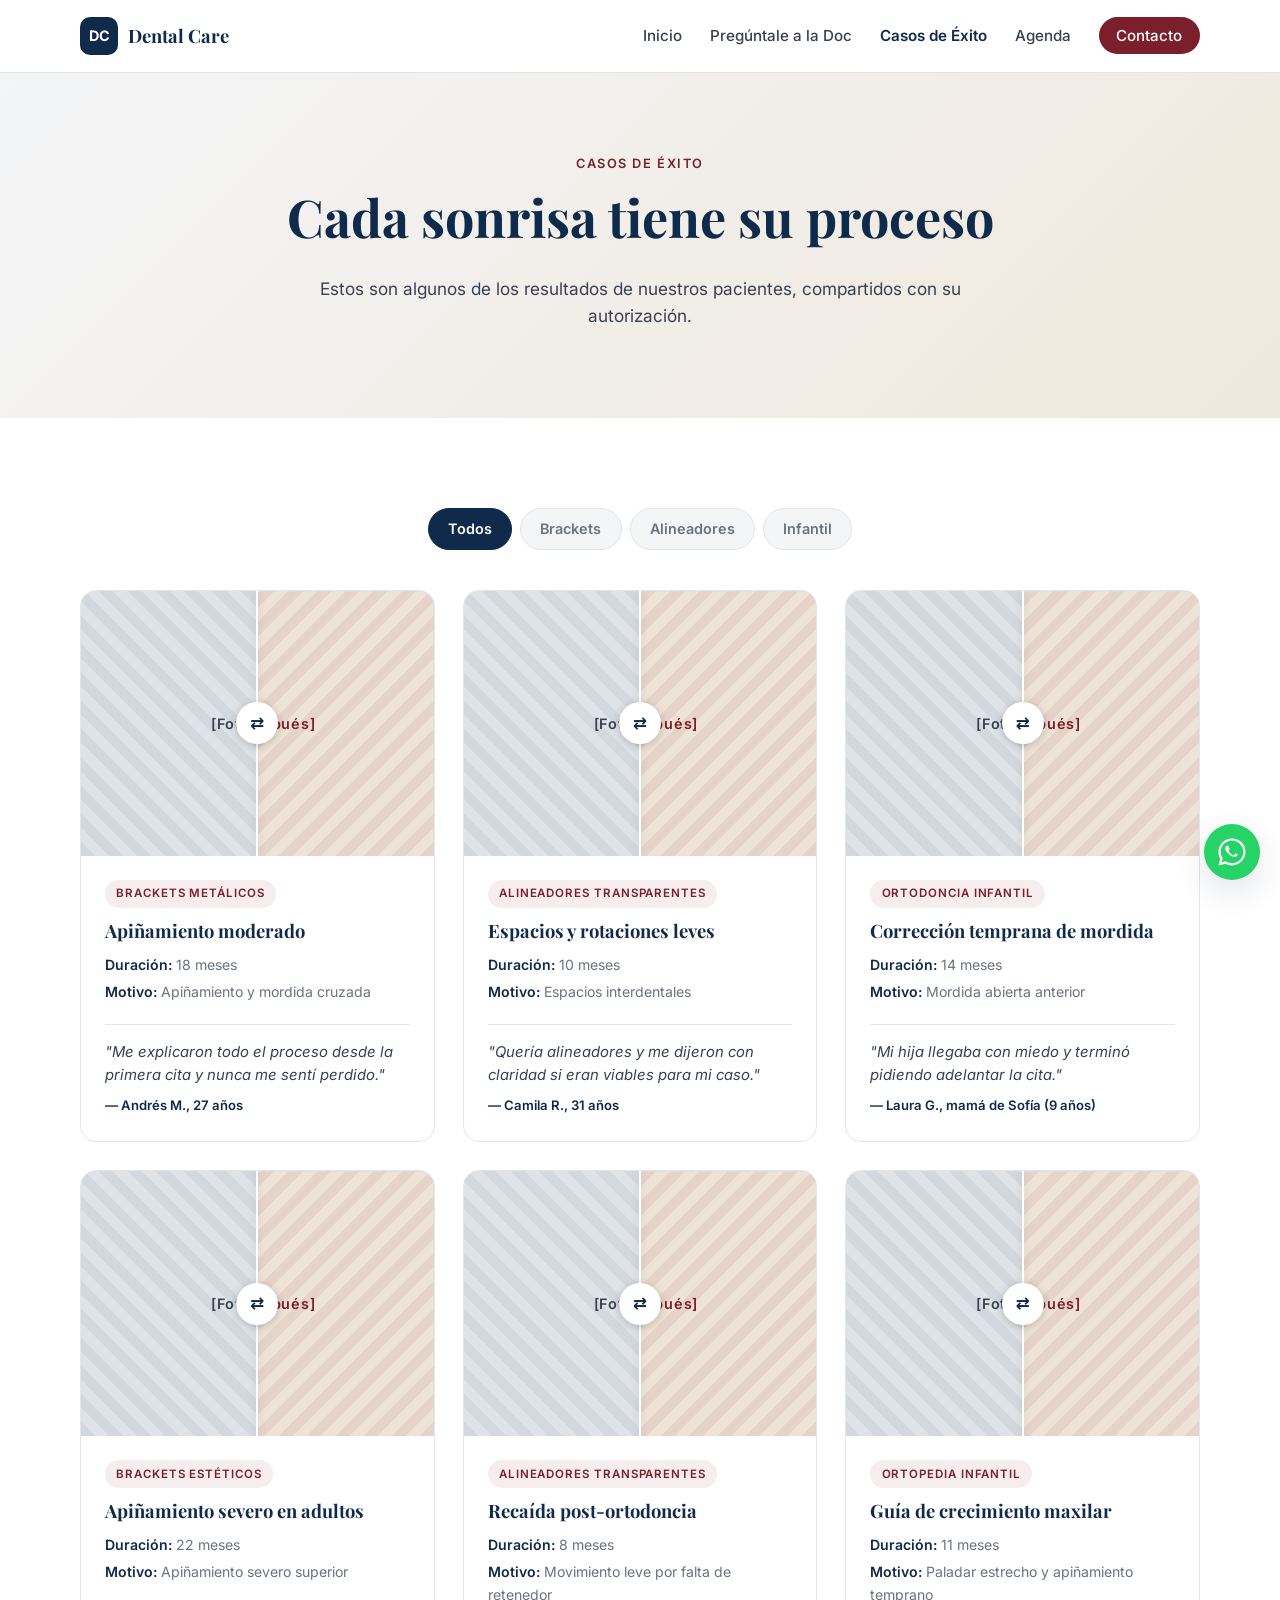
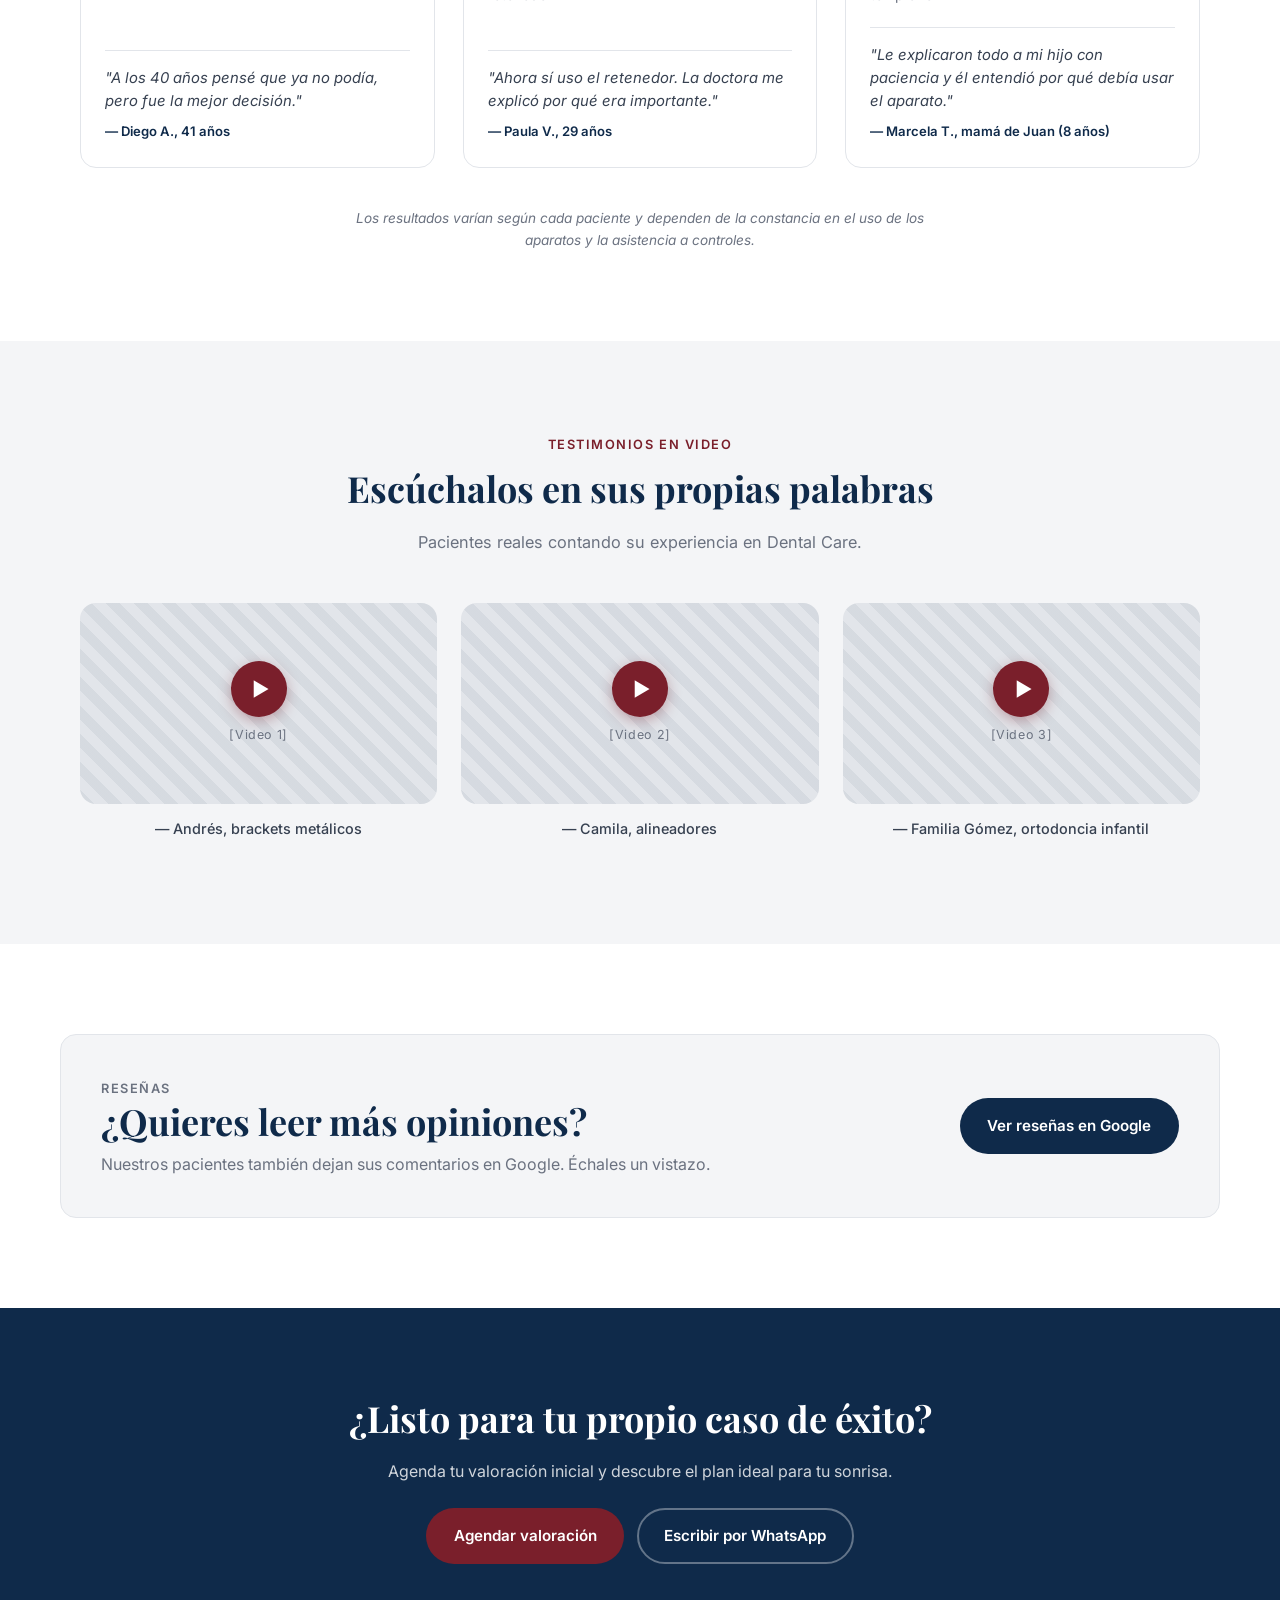
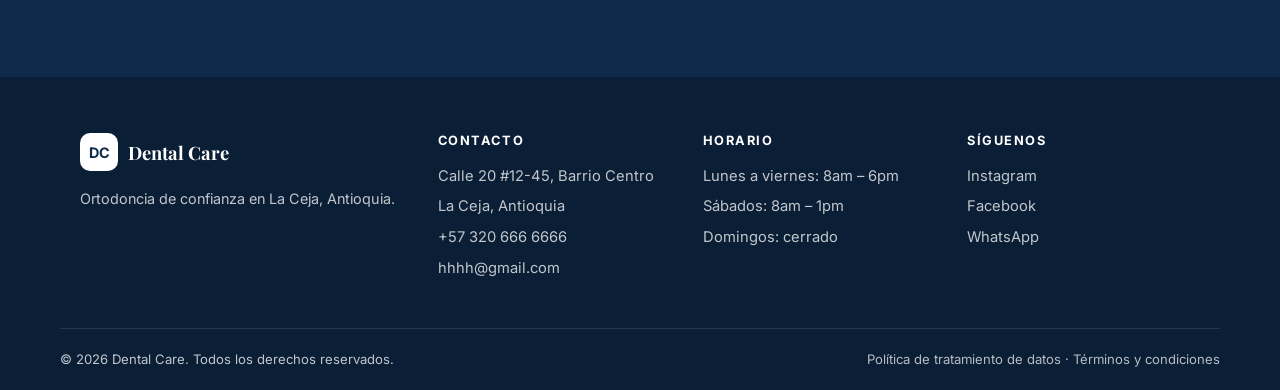
==== casos.html @ 3c975a6f "Add files via upload" ====
<!DOCTYPE html>
<html lang="es">
<head>
  <meta charset="UTF-8" />
  <meta name="viewport" content="width=device-width, initial-scale=1.0" />
  <title>Casos de Éxito | Dental Care</title>
  <meta name="description" content="Resultados reales de pacientes de Dental Care en La Ceja. Brackets, alineadores y ortodoncia infantil — compartidos con autorización." />
  <link rel="preconnect" href="https://fonts.googleapis.com" />
  <link rel="preconnect" href="https://fonts.gstatic.com" crossorigin />
  <link href="https://fonts.googleapis.com/css2?family=Inter:wght@400;500;600;700&family=Playfair+Display:ital,wght@0,600;0,700;1,600&display=swap" rel="stylesheet" />
  <link rel="stylesheet" href="styles.css" />
</head>
<body>

  <!-- ============ HEADER ============ -->
  <header class="site-header">
    <div class="container header-inner">
      <a href="index.html" class="logo" aria-label="Dental Care - Inicio">
        <span class="logo-mark">DC</span>
        <span class="logo-text">Dental Care</span>
      </a>

      <button class="nav-toggle" aria-label="Abrir menú" aria-expanded="false" aria-controls="main-nav">
        <span></span><span></span><span></span>
      </button>

      <nav id="main-nav" class="main-nav" aria-label="Navegación principal">
        <ul>
          <li><a href="index.html">Inicio</a></li>
          <li><a href="FAQ.html">Pregúntale a la Doc</a></li>
          <li><a href="casos.html" class="active">Casos de Éxito</a></li>
          <li><a href="agenda.html">Agenda</a></li>
          <li><a href="index.html#contacto" class="nav-cta">Contacto</a></li>
        </ul>
      </nav>
    </div>
  </header>

  <!-- ============ PAGE HERO ============ -->
  <section class="page-hero">
    <div class="container page-hero-inner">
      <p class="eyebrow">Casos de Éxito</p>
      <h1>Cada sonrisa tiene su proceso</h1>
      <p class="page-hero-sub">
        Estos son algunos de los resultados de nuestros pacientes,
        compartidos con su autorización.
      </p>
    </div>
  </section>

  <!-- ============ FILTER + CASES GRID ============ -->
  <section class="section cases-section">
    <div class="container">

      <div class="filter-bar" role="group" aria-label="Filtrar casos por tratamiento">
        <button class="filter-btn active" data-filter="all">Todos</button>
        <button class="filter-btn" data-filter="brackets">Brackets</button>
        <button class="filter-btn" data-filter="alineadores">Alineadores</button>
        <button class="filter-btn" data-filter="infantil">Infantil</button>
      </div>

      <div class="cases-grid">

        <!-- Case 1 -->
        <article class="case-card" data-treatment="brackets">
          <div class="case-slider">
            <div class="case-before"><span>[Foto antes]</span></div>
            <div class="case-after"><span>[Foto después]</span></div>
            <div class="case-handle" aria-hidden="true"></div>
            <input type="range" class="case-range" min="0" max="100" value="50" aria-label="Comparar antes y después">
          </div>
          <div class="case-info">
            <span class="case-tag">Brackets metálicos</span>
            <h3>Apiñamiento moderado</h3>
            <ul class="case-meta">
              <li><strong>Duración:</strong> 18 meses</li>
              <li><strong>Motivo:</strong> Apiñamiento y mordida cruzada</li>
            </ul>
            <blockquote class="case-quote">
              "Me explicaron todo el proceso desde la primera cita y nunca me sentí perdido."
              <footer>— Andrés M., 27 años</footer>
            </blockquote>
          </div>
        </article>

        <!-- Case 2 -->
        <article class="case-card" data-treatment="alineadores">
          <div class="case-slider">
            <div class="case-before"><span>[Foto antes]</span></div>
            <div class="case-after"><span>[Foto después]</span></div>
            <div class="case-handle" aria-hidden="true"></div>
            <input type="range" class="case-range" min="0" max="100" value="50" aria-label="Comparar antes y después">
          </div>
          <div class="case-info">
            <span class="case-tag">Alineadores transparentes</span>
            <h3>Espacios y rotaciones leves</h3>
            <ul class="case-meta">
              <li><strong>Duración:</strong> 10 meses</li>
              <li><strong>Motivo:</strong> Espacios interdentales</li>
            </ul>
            <blockquote class="case-quote">
              "Quería alineadores y me dijeron con claridad si eran viables para mi caso."
              <footer>— Camila R., 31 años</footer>
            </blockquote>
          </div>
        </article>

        <!-- Case 3 -->
        <article class="case-card" data-treatment="infantil">
          <div class="case-slider">
            <div class="case-before"><span>[Foto antes]</span></div>
            <div class="case-after"><span>[Foto después]</span></div>
            <div class="case-handle" aria-hidden="true"></div>
            <input type="range" class="case-range" min="0" max="100" value="50" aria-label="Comparar antes y después">
          </div>
          <div class="case-info">
            <span class="case-tag">Ortodoncia infantil</span>
            <h3>Corrección temprana de mordida</h3>
            <ul class="case-meta">
              <li><strong>Duración:</strong> 14 meses</li>
              <li><strong>Motivo:</strong> Mordida abierta anterior</li>
            </ul>
            <blockquote class="case-quote">
              "Mi hija llegaba con miedo y terminó pidiendo adelantar la cita."
              <footer>— Laura G., mamá de Sofía (9 años)</footer>
            </blockquote>
          </div>
        </article>

        <!-- Case 4 -->
        <article class="case-card" data-treatment="brackets">
          <div class="case-slider">
            <div class="case-before"><span>[Foto antes]</span></div>
            <div class="case-after"><span>[Foto después]</span></div>
            <div class="case-handle" aria-hidden="true"></div>
            <input type="range" class="case-range" min="0" max="100" value="50" aria-label="Comparar antes y después">
          </div>
          <div class="case-info">
            <span class="case-tag">Brackets estéticos</span>
            <h3>Apiñamiento severo en adultos</h3>
            <ul class="case-meta">
              <li><strong>Duración:</strong> 22 meses</li>
              <li><strong>Motivo:</strong> Apiñamiento severo superior</li>
            </ul>
            <blockquote class="case-quote">
              "A los 40 años pensé que ya no podía, pero fue la mejor decisión."
              <footer>— Diego A., 41 años</footer>
            </blockquote>
          </div>
        </article>

        <!-- Case 5 -->
        <article class="case-card" data-treatment="alineadores">
          <div class="case-slider">
            <div class="case-before"><span>[Foto antes]</span></div>
            <div class="case-after"><span>[Foto después]</span></div>
            <div class="case-handle" aria-hidden="true"></div>
            <input type="range" class="case-range" min="0" max="100" value="50" aria-label="Comparar antes y después">
          </div>
          <div class="case-info">
            <span class="case-tag">Alineadores transparentes</span>
            <h3>Recaída post-ortodoncia</h3>
            <ul class="case-meta">
              <li><strong>Duración:</strong> 8 meses</li>
              <li><strong>Motivo:</strong> Movimiento leve por falta de retenedor</li>
            </ul>
            <blockquote class="case-quote">
              "Ahora sí uso el retenedor. La doctora me explicó por qué era importante."
              <footer>— Paula V., 29 años</footer>
            </blockquote>
          </div>
        </article>

        <!-- Case 6 -->
        <article class="case-card" data-treatment="infantil">
          <div class="case-slider">
            <div class="case-before"><span>[Foto antes]</span></div>
            <div class="case-after"><span>[Foto después]</span></div>
            <div class="case-handle" aria-hidden="true"></div>
            <input type="range" class="case-range" min="0" max="100" value="50" aria-label="Comparar antes y después">
          </div>
          <div class="case-info">
            <span class="case-tag">Ortopedia infantil</span>
            <h3>Guía de crecimiento maxilar</h3>
            <ul class="case-meta">
              <li><strong>Duración:</strong> 11 meses</li>
              <li><strong>Motivo:</strong> Paladar estrecho y apiñamiento temprano</li>
            </ul>
            <blockquote class="case-quote">
              "Le explicaron todo a mi hijo con paciencia y él entendió por qué debía usar el aparato."
              <footer>— Marcela T., mamá de Juan (8 años)</footer>
            </blockquote>
          </div>
        </article>

      </div>

      <p class="cases-disclaimer">
        Los resultados varían según cada paciente y dependen de la constancia en
        el uso de los aparatos y la asistencia a controles.
      </p>

    </div>
  </section>

  <!-- ============ VIDEO TESTIMONIALS ============ -->
  <section class="section videos-section">
    <div class="container">
      <header class="section-head">
        <p class="eyebrow">Testimonios en video</p>
        <h2>Escúchalos en sus propias palabras</h2>
        <p class="section-sub">Pacientes reales contando su experiencia en Dental Care.</p>
      </header>

      <div class="videos-grid">
        <div class="video-card">
          <div class="video-placeholder">
            <span class="play-btn" aria-hidden="true">▶</span>
            <small>[Video 1]</small>
          </div>
          <p class="video-caption">— Andrés, brackets metálicos</p>
        </div>
        <div class="video-card">
          <div class="video-placeholder">
            <span class="play-btn" aria-hidden="true">▶</span>
            <small>[Video 2]</small>
          </div>
          <p class="video-caption">— Camila, alineadores</p>
        </div>
        <div class="video-card">
          <div class="video-placeholder">
            <span class="play-btn" aria-hidden="true">▶</span>
            <small>[Video 3]</small>
          </div>
          <p class="video-caption">— Familia Gómez, ortodoncia infantil</p>
        </div>
      </div>
    </div>
  </section>

  <!-- ============ GOOGLE REVIEWS CTA ============ -->
  <section class="section reviews-cta">
    <div class="container reviews-cta-inner">
      <div>
        <p class="eyebrow">Reseñas</p>
        <h2>¿Quieres leer más opiniones?</h2>
        <p>Nuestros pacientes también dejan sus comentarios en Google. Échales un vistazo.</p>
      </div>
      <a href="[LINK_GOOGLE_REVIEWS]" class="btn btn-primary" target="_blank" rel="noopener">
        Ver reseñas en Google
      </a>
    </div>
  </section>

  <!-- ============ FINAL CTA ============ -->
  <section class="section final-cta">
    <div class="container final-cta-text center">
      <h2>¿Listo para tu propio caso de éxito?</h2>
      <p>Agenda tu valoración inicial y descubre el plan ideal para tu sonrisa.</p>
      <div class="hero-actions" style="justify-content:center">
        <a href="agenda.html" class="btn btn-vinotinto">Agendar valoración</a>
        <a href="https://wa.me/573206666666?text=Hola%2C%20vi%20los%20casos%20de%20%C3%A9xito%20y%20quiero%20agendar%20una%20valoraci%C3%B3n." class="btn btn-ghost btn-ghost-light" target="_blank" rel="noopener">Escribir por WhatsApp</a>
      </div>
    </div>
  </section>

  <!-- ============ FOOTER ============ -->
  <footer class="site-footer">
    <div class="container footer-grid">
      <div>
        <a href="index.html" class="logo logo-light">
          <span class="logo-mark">DC</span>
          <span class="logo-text">Dental Care</span>
        </a>
        <p class="footer-desc">Ortodoncia de confianza en La Ceja, Antioquia.</p>
      </div>

      <div>
        <h4>Contacto</h4>
        <ul class="footer-list">
          <li>Calle 20 #12-45, Barrio Centro</li>
          <li>La Ceja, Antioquia</li>
          <li><a href="tel:+573206666666">+57 320 666 6666</a></li>
          <li><a href="mailto:hhhh@gmail.com">hhhh@gmail.com</a></li>
        </ul>
      </div>

      <div>
        <h4>Horario</h4>
        <ul class="footer-list">
          <li>Lunes a viernes: 8am – 6pm</li>
          <li>Sábados: 8am – 1pm</li>
          <li>Domingos: cerrado</li>
        </ul>
      </div>

      <div>
        <h4>Síguenos</h4>
        <ul class="footer-list">
          <li><a href="https://instagram.com/dentalcare.laceja" target="_blank" rel="noopener">Instagram</a></li>
          <li><a href="https://facebook.com/dentalcare.laceja" target="_blank" rel="noopener">Facebook</a></li>
          <li><a href="https://wa.me/573206666666" target="_blank" rel="noopener">WhatsApp</a></li>
        </ul>
      </div>
    </div>

    <div class="container footer-bottom">
      <p>© <span id="year"></span> Dental Care. Todos los derechos reservados.</p>
      <p>
        <a href="privacidad.html">Política de tratamiento de datos</a> ·
        <a href="terminos.html">Términos y condiciones</a>
      </p>
    </div>
  </footer>

  <!-- ============ WHATSAPP FLOAT ============ -->
  <a href="https://wa.me/573206666666?text=Hola%2C%20vi%20los%20casos%20de%20%C3%A9xito%20y%20quiero%20agendar%20una%20valoraci%C3%B3n."
     class="whatsapp-float" aria-label="Escríbenos por WhatsApp" target="_blank" rel="noopener">
    <svg viewBox="0 0 32 32" width="28" height="28" aria-hidden="true">
      <path fill="currentColor" d="M16 .5C7.4.5.5 7.4.5 16c0 2.8.7 5.4 2 7.7L.5 31.5l8-2.1c2.2 1.2 4.8 1.9 7.5 1.9 8.6 0 15.5-6.9 15.5-15.5S24.6.5 16 .5zm0 28.2c-2.4 0-4.7-.6-6.7-1.8l-.5-.3-4.7 1.2 1.3-4.6-.3-.5c-1.3-2.1-2-4.5-2-7 0-7.1 5.8-12.9 12.9-12.9S29 8.9 29 16s-5.8 12.7-13 12.7zm7.1-9.5c-.4-.2-2.3-1.1-2.6-1.3-.4-.1-.6-.2-.9.2-.3.4-1 1.3-1.2 1.5-.2.2-.4.3-.8.1-.4-.2-1.7-.6-3.2-2-1.2-1-2-2.3-2.2-2.7-.2-.4 0-.6.2-.8.2-.2.4-.4.5-.7.2-.2.2-.4.3-.6.1-.2 0-.4 0-.6-.1-.2-.9-2.1-1.2-2.9-.3-.7-.6-.6-.9-.6h-.7c-.2 0-.6.1-.9.4-.3.4-1.2 1.2-1.2 2.8 0 1.7 1.2 3.3 1.4 3.5.2.2 2.4 3.7 5.9 5.1.8.4 1.5.6 2 .7.8.3 1.6.2 2.2.1.7-.1 2.3-.9 2.6-1.8.3-.9.3-1.7.2-1.8-.1-.2-.4-.2-.8-.4z"/>
    </svg>
  </a>

  <script src="script.js" defer></script>
</body>
</html>
---- styles.css ----
/* ============================================================
   DENTAL CARE — styles.css
   Palette:
   --blue:      #0F2A4A   (primary)
   --blue-dark: #0A1E36
   --gray-50:   #F4F5F7
   --gray-200:  #E2E5EA
   --gray-500:  #6B7280
   --beige:     #EFE8DC
   --vinotinto: #7A1F2B
   ============================================================ */

:root {
  --blue: #0F2A4A;
  --blue-dark: #0A1E36;
  --white: #FFFFFF;
  --gray-50: #F4F5F7;
  --gray-200: #E2E5EA;
  --gray-500: #6B7280;
  --gray-700: #374151;
  --beige: #EFE8DC;
  --vinotinto: #7A1F2B;
  --vinotinto-dark: #611521;

  --font-sans: 'Inter', system-ui, -apple-system, sans-serif;
  --font-display: 'Playfair Display', Georgia, serif;

  --radius: 10px;
  --radius-lg: 16px;
  --shadow-sm: 0 1px 3px rgba(15, 42, 74, .06), 0 1px 2px rgba(15, 42, 74, .04);
  --shadow-md: 0 4px 16px rgba(15, 42, 74, .08);
  --shadow-lg: 0 12px 32px rgba(15, 42, 74, .12);

  --container: 1160px;
  --transition: .2s ease;
}

/* ---------- RESET ---------- */
*, *::before, *::after { box-sizing: border-box; }
html { scroll-behavior: smooth; }
body {
  margin: 0;
  font-family: var(--font-sans);
  font-size: 16px;
  line-height: 1.6;
  color: var(--gray-700);
  background: var(--white);
  -webkit-font-smoothing: antialiased;
}
img { max-width: 100%; display: block; }
a { color: var(--blue); text-decoration: none; transition: color var(--transition); }
a:hover { color: var(--vinotinto); }
ul { padding-left: 1.1em; }
button { font: inherit; cursor: pointer; border: 0; background: none; }

h1, h2, h3, h4 {
  font-family: var(--font-display);
  color: var(--blue);
  line-height: 1.2;
  margin: 0 0 .5em;
  font-weight: 700;
}
h1 { font-size: clamp(2rem, 4vw + 1rem, 3.25rem); }
h2 { font-size: clamp(1.5rem, 2vw + 1rem, 2.25rem); }
h3 { font-size: 1.15rem; }
p { margin: 0 0 1em; }

.container {
  max-width: var(--container);
  margin: 0 auto;
  padding: 0 1.25rem;
}
.center { text-align: center; }
.eyebrow {
  display: inline-block;
  font-family: var(--font-sans);
  font-size: .8rem;
  font-weight: 600;
  letter-spacing: .12em;
  text-transform: uppercase;
  color: var(--vinotinto);
  margin-bottom: .75rem;
}

/* ---------- BUTTONS ---------- */
.btn {
  display: inline-block;
  padding: .85rem 1.6rem;
  border-radius: 999px;
  font-weight: 600;
  font-size: .95rem;
  text-align: center;
  transition: all var(--transition);
  border: 2px solid transparent;
}
.btn-primary { background: var(--blue); color: var(--white); }
.btn-primary:hover { background: var(--blue-dark); color: var(--white); transform: translateY(-1px); box-shadow: var(--shadow-md); }
.btn-outline { border-color: var(--blue); color: var(--blue); }
.btn-outline:hover { background: var(--blue); color: var(--white); }
.btn-ghost { color: var(--blue); border-color: var(--gray-200); }
.btn-ghost:hover { border-color: var(--blue); }
.btn-ghost-light { color: var(--white); border-color: rgba(255,255,255,.35); }
.btn-ghost-light:hover { border-color: var(--white); color: var(--white); }
.btn-vinotinto { background: var(--vinotinto); color: var(--white); }
.btn-vinotinto:hover { background: var(--vinotinto-dark); color: var(--white); transform: translateY(-1px); box-shadow: var(--shadow-md); }

/* ---------- HEADER ---------- */
.site-header {
  position: sticky;
  top: 0;
  z-index: 50;
  background: rgba(255,255,255,.96);
  backdrop-filter: blur(8px);
  border-bottom: 1px solid var(--gray-200);
}
.header-inner {
  display: flex;
  align-items: center;
  justify-content: space-between;
  height: 72px;
}
.logo {
  display: inline-flex;
  align-items: center;
  gap: .6rem;
  font-family: var(--font-display);
  font-weight: 700;
  font-size: 1.15rem;
  color: var(--blue);
}
.logo:hover { color: var(--blue); }
.logo-mark {
  display: inline-grid;
  place-items: center;
  width: 38px;
  height: 38px;
  border-radius: 10px;
  background: var(--blue);
  color: var(--white);
  font-family: var(--font-sans);
  font-weight: 700;
  font-size: .9rem;
}
.logo-light .logo-text { color: var(--white); }
.logo-light .logo-mark { background: var(--white); color: var(--blue); }

.main-nav ul {
  display: flex;
  gap: 1.75rem;
  list-style: none;
  margin: 0;
  padding: 0;
  align-items: center;
}
.main-nav a { font-size: .95rem; font-weight: 500; color: var(--gray-700); }
.main-nav a.active { color: var(--blue); font-weight: 600; }
.nav-cta {
  padding: .55rem 1.1rem;
  background: var(--vinotinto);
  color: var(--white) !important;
  border-radius: 999px;
}
.nav-cta:hover { background: var(--vinotinto-dark); }

.nav-toggle { display: none; width: 40px; height: 40px; padding: 8px; border-radius: 8px; }
.nav-toggle span { display: block; height: 2px; background: var(--blue); margin: 4px 0; border-radius: 2px; transition: var(--transition); }

/* ---------- HERO ---------- */
.hero {
  background: linear-gradient(135deg, var(--gray-50) 0%, var(--beige) 100%);
  padding: clamp(3rem, 6vw, 5.5rem) 0;
}
.hero-inner {
  display: grid;
  grid-template-columns: 1.1fr .9fr;
  gap: clamp(2rem, 5vw, 4rem);
  align-items: center;
}
.hero-content h1 em { font-style: italic; color: var(--vinotinto); }
.hero-sub { font-size: 1.08rem; color: var(--gray-700); max-width: 52ch; margin-bottom: 1.75rem; }
.hero-actions { display: flex; flex-wrap: wrap; gap: .8rem; }

.media-placeholder {
  aspect-ratio: 4 / 5;
  border-radius: var(--radius-lg);
  background:
    repeating-linear-gradient(45deg, rgba(15,42,74,.04) 0 12px, transparent 12px 24px),
    var(--gray-200);
  display: grid;
  place-content: center;
  text-align: center;
  padding: 1.5rem;
  color: var(--gray-500);
  border: 1px dashed rgba(15,42,74,.2);
}
.media-placeholder span { font-weight: 600; color: var(--blue); }
.media-placeholder small { display: block; margin-top: .35rem; font-size: .75rem; letter-spacing: .05em; }

/* ---------- TRUST BAR ---------- */
.trust-bar { background: var(--blue); color: var(--white); padding: 1.5rem 0; }
.trust-inner { display: grid; grid-template-columns: repeat(4, 1fr); gap: 1rem; text-align: center; }
.trust-item strong { display: block; font-family: var(--font-display); font-size: 1.25rem; color: var(--white); }
.trust-item span { font-size: .82rem; color: rgba(255,255,255,.75); }

/* ---------- SECTIONS ---------- */
.section { padding: clamp(3.5rem, 7vw, 6rem) 0; }
.section-head { text-align: center; max-width: 640px; margin: 0 auto 3rem; }
.section-sub { color: var(--gray-500); font-size: 1.02rem; }

/* ---------- QUIÉNES SOMOS (philosophy) ---------- */
.philosophy { background: var(--white); }
.philosophy-inner {
  display: grid;
  grid-template-columns: 1.15fr .85fr;
  gap: clamp(2rem, 5vw, 4rem);
  align-items: center;
}
.philosophy-content p { max-width: 56ch; }

/* ---------- LA DOCTORA (about) ---------- */
.about { background: var(--gray-50); }
.about-inner {
  display: grid;
  grid-template-columns: .85fr 1.15fr;
  gap: clamp(2rem, 5vw, 4rem);
  align-items: center;
}
.about-role { font-weight: 600; color: var(--vinotinto); margin-bottom: 1rem; }
.about-quote {
  font-family: var(--font-display);
  font-size: 1.2rem;
  font-style: italic;
  color: var(--blue);
  border-left: 3px solid var(--vinotinto);
  padding-left: 1rem;
  margin: 1.25rem 0;
}
.about-list {
  list-style: none;
  padding: 1rem 0 0;
  margin: 1.25rem 0 0;
  border-top: 1px solid var(--gray-200);
}
.about-list li {
  position: relative;
  padding-left: 1.4rem;
  font-size: .93rem;
  color: var(--gray-700);
  margin-bottom: .55rem;
}
.about-list li::before {
  content: "";
  position: absolute;
  left: 0;
  top: .55em;
  width: 8px; height: 8px;
  border-radius: 50%;
  background: var(--vinotinto);
}
.about-list strong { color: var(--blue); }

/* ---------- SERVICIOS ---------- */
.services { background: var(--white); }
.services-grid {
  display: grid;
  grid-template-columns: repeat(auto-fit, minmax(240px, 1fr));
  gap: 1.25rem;
}
.service-card {
  padding: 1.75rem 1.5rem;
  background: var(--gray-50);
  border-radius: var(--radius-lg);
  border: 1px solid var(--gray-200);
  transition: all var(--transition);
}
.service-card:hover {
  transform: translateY(-3px);
  box-shadow: var(--shadow-md);
  border-color: transparent;
}
.service-icon {
  display: inline-grid;
  place-items: center;
  width: 44px;
  height: 44px;
  border-radius: 12px;
  background: var(--white);
  color: var(--vinotinto);
  font-size: 1.3rem;
  margin-bottom: 1rem;
  border: 1px solid var(--gray-200);
}
.service-card h3 { margin-bottom: .35rem; font-size: 1.05rem; }
.service-card p { color: var(--gray-500); font-size: .93rem; margin: 0; }

/* ---------- PROCESO (steps) ---------- */
.process { background: var(--gray-50); }
.process-steps {
  list-style: none;
  padding: 0;
  margin: 0;
  display: grid;
  grid-template-columns: repeat(4, 1fr);
  gap: 1.25rem;
  counter-reset: step;
  position: relative;
}
.process-step {
  background: var(--white);
  border-radius: var(--radius-lg);
  padding: 1.75rem 1.5rem;
  box-shadow: var(--shadow-sm);
  border-top: 3px solid var(--vinotinto);
  position: relative;
}
.step-number {
  display: block;
  font-family: var(--font-display);
  font-size: 1.75rem;
  color: var(--vinotinto);
  font-weight: 700;
  margin-bottom: .5rem;
}
.process-step h3 { font-size: 1.05rem; margin-bottom: .35rem; }
.process-step p { font-size: .92rem; color: var(--gray-500); margin: 0; }

/* ---------- POR QUÉ ---------- */
.why { background: var(--white); }
.why-grid {
  display: grid;
  grid-template-columns: repeat(auto-fit, minmax(220px, 1fr));
  gap: 1.25rem;
}
.why-grid-5 { grid-template-columns: repeat(auto-fit, minmax(210px, 1fr)); }
.why-card {
  padding: 1.75rem 1.5rem;
  border: 1px solid var(--gray-200);
  border-radius: var(--radius-lg);
  transition: all var(--transition);
}
.why-card:hover { border-color: var(--blue); }
.why-number {
  display: block;
  font-family: var(--font-display);
  font-size: 1.75rem;
  color: var(--vinotinto);
  margin-bottom: .5rem;
  font-weight: 700;
}
.why-card h3 { font-size: 1.02rem; margin-bottom: .3rem; }
.why-card p { font-size: .92rem; color: var(--gray-500); margin: 0; }

/* ---------- BIOSEGURIDAD ---------- */
.bioseguridad { background: var(--beige); }
.bioseguridad-inner {
  display: grid;
  grid-template-columns: .85fr 1.15fr;
  gap: clamp(2rem, 5vw, 4rem);
  align-items: center;
}
.bioseguridad-list {
  list-style: none;
  padding: 0;
  margin: 1rem 0 0;
}
.bioseguridad-list li {
  position: relative;
  padding-left: 1.75rem;
  font-size: .95rem;
  margin-bottom: .55rem;
  color: var(--gray-700);
}
.bioseguridad-list li::before {
  content: "✓";
  position: absolute;
  left: 0;
  top: 0;
  color: var(--vinotinto);
  font-weight: 700;
  font-size: 1.1rem;
}

/* ---------- TESTIMONIOS ---------- */
.testimonials { background: var(--gray-50); }
.testimonials-grid {
  display: grid;
  grid-template-columns: repeat(auto-fit, minmax(260px, 1fr));
  gap: 1.5rem;
  margin-bottom: 2.5rem;
}
.testimonial {
  margin: 0;
  padding: 1.75rem;
  background: var(--white);
  border-radius: var(--radius-lg);
  border-left: 3px solid var(--vinotinto);
  box-shadow: var(--shadow-sm);
}
.testimonial p { font-style: italic; color: var(--gray-700); margin-bottom: 1rem; }
.testimonial footer { font-size: .85rem; font-weight: 600; color: var(--blue); }
.testimonial footer em { font-weight: 400; color: var(--gray-500); font-size: .8rem; }

/* ---------- FINAL CTA + MAPA ---------- */
.final-cta { background: var(--blue); color: var(--white); }
.final-cta-inner {
  display: grid;
  grid-template-columns: 1fr 1fr;
  gap: clamp(2rem, 5vw, 4rem);
  align-items: center;
}
.final-cta h2 { color: var(--white); }
.final-cta p { color: rgba(255,255,255,.8); }
.final-cta .hero-actions { margin: 1.5rem 0; }
.contact-list {
  list-style: none;
  padding: 1.25rem 0 0;
  margin: 0;
  border-top: 1px solid rgba(255,255,255,.15);
  font-size: .93rem;
}
.contact-list li { margin-bottom: .55rem; color: rgba(255,255,255,.85); }
.contact-list strong { color: var(--white); }
.contact-list a { color: rgba(255,255,255,.85); }
.contact-list a:hover { color: var(--white); }
.map-placeholder {
  aspect-ratio: 4 / 3;
  border-radius: var(--radius-lg);
  background: rgba(255,255,255,.05);
  border: 1px dashed rgba(255,255,255,.3);
  display: grid;
  place-content: center;
  text-align: center;
  color: rgba(255,255,255,.7);
  padding: 1.5rem;
}
.map-placeholder span { font-weight: 600; color: var(--white); }
.map-placeholder small { display: block; margin-top: .35rem; font-size: .75rem; letter-spacing: .05em; }

/* ---------- FOOTER ---------- */
.site-footer { background: var(--blue-dark); color: rgba(255,255,255,.75); padding: 3.5rem 0 0; }
.footer-grid {
  display: grid;
  grid-template-columns: 1.4fr 1fr 1fr 1fr;
  gap: 2rem;
  padding-bottom: 2.5rem;
}
.footer-desc { font-size: .9rem; margin-top: 1rem; }
.site-footer h4 {
  color: var(--white);
  font-family: var(--font-sans);
  font-size: .8rem;
  letter-spacing: .12em;
  text-transform: uppercase;
  margin-bottom: 1rem;
}
.footer-list { list-style: none; padding: 0; margin: 0; }
.footer-list li { font-size: .92rem; margin-bottom: .45rem; }
.footer-list a { color: rgba(255,255,255,.75); }
.footer-list a:hover { color: var(--white); }
.footer-bottom {
  display: flex;
  justify-content: space-between;
  align-items: center;
  flex-wrap: wrap;
  gap: .5rem;
  padding: 1.25rem 0;
  border-top: 1px solid rgba(255,255,255,.1);
  font-size: .82rem;
}
.footer-bottom p { margin: 0; }
.footer-bottom a { color: rgba(255,255,255,.7); }
.footer-bottom a:hover { color: var(--white); }

/* ---------- WHATSAPP FLOAT ---------- */
.whatsapp-float {
  position: fixed;
  bottom: 1.25rem;
  right: 1.25rem;
  width: 56px;
  height: 56px;
  border-radius: 50%;
  background: #25D366;
  color: var(--white);
  display: grid;
  place-items: center;
  box-shadow: var(--shadow-lg);
  z-index: 40;
  transition: transform var(--transition);
}
.whatsapp-float:hover { transform: scale(1.06); color: var(--white); }

/* ---------- RESPONSIVE ---------- */
@media (max-width: 900px) {
  .hero-inner,
  .philosophy-inner,
  .about-inner,
  .bioseguridad-inner,
  .final-cta-inner { grid-template-columns: 1fr; }
  .hero-media,
  .philosophy-media,
  .bioseguridad-media { order: -1; max-width: 420px; margin: 0 auto; width: 100%; }
  .trust-inner { grid-template-columns: repeat(2, 1fr); gap: 1.5rem; }
  .process-steps { grid-template-columns: repeat(2, 1fr); }
  .footer-grid { grid-template-columns: repeat(2, 1fr); }
}

@media (max-width: 720px) {
  .nav-toggle { display: block; }
  .main-nav {
    position: absolute;
    top: 72px; left: 0; right: 0;
    background: var(--white);
    border-bottom: 1px solid var(--gray-200);
    transform: scaleY(0);
    transform-origin: top;
    transition: transform var(--transition);
    overflow: hidden;
  }
  .main-nav.open { transform: scaleY(1); }
  .main-nav ul { flex-direction: column; gap: 0; padding: 1rem 1.25rem; align-items: stretch; }
  .main-nav li { border-bottom: 1px solid var(--gray-200); }
  .main-nav li:last-child { border-bottom: 0; }
  .main-nav a { display: block; padding: .9rem 0; }
  .nav-cta { text-align: center; margin-top: .5rem; }
  .process-steps { grid-template-columns: 1fr; }
  .footer-grid { grid-template-columns: 1fr; }
  .footer-bottom { justify-content: center; text-align: center; }
}


/* ============================================================
   PREGÚNTALE A LA DOC — page-specific styles
   ============================================================ */

/* ---------- PAGE HERO (generic, reused on other pages) ---------- */
.page-hero {
  background: linear-gradient(135deg, var(--gray-50) 0%, var(--beige) 100%);
  padding: clamp(3rem, 6vw, 5rem) 0 clamp(2.5rem, 5vw, 4rem);
}
.page-hero-inner { max-width: 780px; margin: 0 auto; text-align: center; }
.page-hero-sub {
  font-size: 1.08rem;
  color: var(--gray-700);
  max-width: 60ch;
  margin: 0 auto 1.5rem;
}
.disclaimer {
  display: inline-block;
  background: var(--white);
  border: 1px solid var(--gray-200);
  border-left: 3px solid var(--vinotinto);
  border-radius: var(--radius);
  padding: .75rem 1rem;
  font-size: .9rem;
  color: var(--gray-700);
  text-align: left;
  max-width: 620px;
}
.disclaimer strong { color: var(--blue); }

/* ---------- FAQ TABS ---------- */
.faq-section { background: var(--white); }
.faq-container { max-width: 820px; }

.tabs {
  display: inline-flex;
  padding: .35rem;
  background: var(--gray-50);
  border: 1px solid var(--gray-200);
  border-radius: 999px;
  margin: 0 auto 2.5rem;
  gap: .25rem;
  width: 100%;
  max-width: 520px;
  display: flex;
}
.tab {
  flex: 1;
  padding: .7rem 1.2rem;
  font-size: .92rem;
  font-weight: 600;
  color: var(--gray-500);
  border-radius: 999px;
  transition: all var(--transition);
  text-align: center;
}
.tab:hover { color: var(--blue); }
.tab.active {
  background: var(--white);
  color: var(--blue);
  box-shadow: var(--shadow-sm);
}

.tab-panel { display: none; }
.tab-panel.active { display: block; animation: fadeIn .25s ease; }
@keyframes fadeIn {
  from { opacity: 0; transform: translateY(4px); }
  to   { opacity: 1; transform: translateY(0); }
}

/* ---------- FAQ ACCORDION ---------- */
.faq-list { display: flex; flex-direction: column; gap: .6rem; }

.faq {
  background: var(--gray-50);
  border: 1px solid var(--gray-200);
  border-radius: var(--radius);
  transition: all var(--transition);
  overflow: hidden;
}
.faq[open] {
  background: var(--white);
  border-color: var(--blue);
  box-shadow: var(--shadow-sm);
}
.faq summary {
  list-style: none;
  cursor: pointer;
  padding: 1.1rem 1.25rem;
  font-weight: 600;
  color: var(--blue);
  font-size: .98rem;
  display: flex;
  justify-content: space-between;
  align-items: center;
  gap: 1rem;
}
.faq summary::-webkit-details-marker { display: none; }
.faq summary::after {
  content: "+";
  font-size: 1.3rem;
  font-weight: 400;
  color: var(--vinotinto);
  transition: transform var(--transition);
  line-height: 1;
  flex-shrink: 0;
}
.faq[open] summary::after {
  content: "−";
  transform: rotate(180deg);
}
.faq-body {
  padding: 0 1.25rem 1.15rem;
  color: var(--gray-700);
  font-size: .95rem;
  line-height: 1.65;
}
.faq-body p { margin: 0; }
.faq-body em { color: var(--gray-500); font-style: italic; }

/* ---------- PRIVATE QUESTION FORM ---------- */
.form-section { background: var(--gray-50); }
.form-inner {
  display: grid;
  grid-template-columns: 1fr 1.15fr;
  gap: clamp(2rem, 5vw, 4rem);
  align-items: start;
  max-width: 1020px;
}
.form-intro h2 { margin-bottom: .75rem; }
.form-intro p { color: var(--gray-700); }
.form-notes {
  list-style: none;
  padding: 0;
  margin: 1.25rem 0 0;
  border-top: 1px solid var(--gray-200);
  padding-top: 1rem;
}
.form-notes li {
  position: relative;
  padding-left: 1.5rem;
  font-size: .9rem;
  color: var(--gray-500);
  margin-bottom: .5rem;
}
.form-notes li::before {
  content: "•";
  position: absolute;
  left: .35rem;
  top: 0;
  color: var(--vinotinto);
  font-weight: 700;
}

.contact-form {
  background: var(--white);
  padding: clamp(1.5rem, 3vw, 2.25rem);
  border-radius: var(--radius-lg);
  box-shadow: var(--shadow-md);
  border: 1px solid var(--gray-200);
}
.form-row { margin-bottom: 1.15rem; }
.form-row label,
.form-row .label-text {
  display: block;
  font-size: .88rem;
  font-weight: 600;
  color: var(--blue);
  margin-bottom: .4rem;
}
.form-row input[type="text"],
.form-row input[type="email"],
.form-row input[type="tel"],
.form-row textarea {
  width: 100%;
  padding: .75rem .9rem;
  font-family: inherit;
  font-size: .95rem;
  color: var(--gray-700);
  background: var(--gray-50);
  border: 1px solid var(--gray-200);
  border-radius: var(--radius);
  transition: all var(--transition);
}
.form-row input:focus,
.form-row textarea:focus {
  outline: none;
  background: var(--white);
  border-color: var(--blue);
  box-shadow: 0 0 0 3px rgba(15, 42, 74, .1);
}
.form-row textarea { resize: vertical; min-height: 110px; }

.radio-group { display: flex; flex-direction: column; gap: .5rem; }
.radio {
  display: flex;
  align-items: center;
  gap: .55rem;
  padding: .65rem .85rem;
  background: var(--gray-50);
  border: 1px solid var(--gray-200);
  border-radius: var(--radius);
  cursor: pointer;
  font-size: .93rem;
  color: var(--gray-700);
  transition: all var(--transition);
}
.radio:hover { border-color: var(--blue); }
.radio input { accent-color: var(--vinotinto); }

.checkbox {
  display: flex;
  align-items: flex-start;
  gap: .6rem;
  font-size: .85rem;
  color: var(--gray-500);
  cursor: pointer;
  margin-bottom: 1.25rem;
  line-height: 1.5;
}
.checkbox input {
  accent-color: var(--vinotinto);
  margin-top: .2rem;
  flex-shrink: 0;
}
.checkbox a { color: var(--blue); text-decoration: underline; }

.form-submit { width: 100%; }
.form-footnote {
  margin: 1rem 0 0;
  font-size: .78rem;
  color: var(--gray-500);
  text-align: center;
}

/* ---------- PAGE FORM RESPONSIVE ---------- */
@media (max-width: 860px) {
  .form-inner { grid-template-columns: 1fr; }
}




/* ============================================================
   CASOS DE ÉXITO — page-specific styles
   ============================================================ */

/* ---------- FILTER BAR ---------- */
.cases-section { background: var(--white); }

.filter-bar {
  display: flex;
  flex-wrap: wrap;
  gap: .5rem;
  justify-content: center;
  margin-bottom: 2.5rem;
}
.filter-btn {
  padding: .55rem 1.2rem;
  font-size: .9rem;
  font-weight: 600;
  color: var(--gray-500);
  background: var(--gray-50);
  border: 1px solid var(--gray-200);
  border-radius: 999px;
  transition: all var(--transition);
}
.filter-btn:hover { color: var(--blue); border-color: var(--blue); }
.filter-btn.active {
  background: var(--blue);
  color: var(--white);
  border-color: var(--blue);
}

/* ---------- CASES GRID ---------- */
.cases-grid {
  display: grid;
  grid-template-columns: repeat(auto-fit, minmax(320px, 1fr));
  gap: 1.75rem;
}
.case-card {
  background: var(--white);
  border: 1px solid var(--gray-200);
  border-radius: var(--radius-lg);
  overflow: hidden;
  transition: all var(--transition);
  display: flex;
  flex-direction: column;
}
.case-card:hover {
  box-shadow: var(--shadow-md);
  border-color: transparent;
}
.case-card[hidden] { display: none; }

/* ---------- BEFORE/AFTER SLIDER ---------- */
.case-slider {
  position: relative;
  aspect-ratio: 4 / 3;
  overflow: hidden;
  background: var(--gray-200);
  user-select: none;
  touch-action: pan-y;
  --pos: 50%;
}
.case-before,
.case-after {
  position: absolute;
  inset: 0;
  display: grid;
  place-items: center;
  font-size: .9rem;
  font-weight: 600;
  letter-spacing: .05em;
}
.case-before {
  background:
    repeating-linear-gradient(45deg, rgba(15,42,74,.06) 0 10px, transparent 10px 20px),
    #dfe3e8;
  color: var(--gray-700);
}
.case-after {
  background:
    repeating-linear-gradient(-45deg, rgba(122,31,43,.08) 0 10px, transparent 10px 20px),
    #efe2d6;
  color: var(--vinotinto);
  clip-path: inset(0 0 0 var(--pos));
}
.case-before::before,
.case-after::before {
  content: attr(data-label);
  display: none;
}
.case-handle {
  position: absolute;
  top: 0;
  bottom: 0;
  left: var(--pos);
  width: 2px;
  background: var(--white);
  transform: translateX(-50%);
  pointer-events: none;
  box-shadow: 0 0 8px rgba(0,0,0,.15);
}
.case-handle::after {
  content: "⇄";
  position: absolute;
  top: 50%;
  left: 50%;
  transform: translate(-50%, -50%);
  width: 42px;
  height: 42px;
  border-radius: 50%;
  background: var(--white);
  color: var(--blue);
  display: grid;
  place-items: center;
  font-size: 1.05rem;
  font-weight: 700;
  box-shadow: 0 2px 10px rgba(0,0,0,.2);
}
.case-range {
  position: absolute;
  inset: 0;
  width: 100%;
  height: 100%;
  opacity: 0;
  cursor: ew-resize;
  margin: 0;
  z-index: 2;
  -webkit-appearance: none;
  appearance: none;
  background: transparent;
}
.case-range::-webkit-slider-thumb {
  -webkit-appearance: none;
  width: 44px;
  height: 100%;
  cursor: ew-resize;
}
.case-range::-moz-range-thumb {
  width: 44px;
  height: 100%;
  cursor: ew-resize;
  border: 0;
  background: transparent;
}
.case-range:focus-visible { outline: none; }
.case-slider:focus-within .case-handle::after {
  box-shadow: 0 0 0 3px rgba(122, 31, 43, .3), 0 2px 10px rgba(0,0,0,.2);
}

/* ---------- CASE INFO ---------- */
.case-info {
  padding: 1.5rem 1.5rem 1.6rem;
  flex: 1;
  display: flex;
  flex-direction: column;
}
.case-tag {
  display: inline-block;
  font-size: .72rem;
  font-weight: 600;
  letter-spacing: .08em;
  text-transform: uppercase;
  color: var(--vinotinto);
  background: rgba(122, 31, 43, .08);
  padding: .3rem .7rem;
  border-radius: 999px;
  margin-bottom: .75rem;
  align-self: flex-start;
}
.case-info h3 {
  font-size: 1.15rem;
  margin-bottom: .75rem;
}
.case-meta {
  list-style: none;
  padding: 0;
  margin: 0 0 1rem;
  font-size: .88rem;
  color: var(--gray-500);
}
.case-meta li { margin-bottom: .3rem; }
.case-meta strong { color: var(--blue); font-weight: 600; }
.case-quote {
  margin: auto 0 0;
  padding-top: 1rem;
  border-top: 1px solid var(--gray-200);
  font-style: italic;
  color: var(--gray-700);
  font-size: .93rem;
  line-height: 1.55;
}
.case-quote footer {
  margin-top: .5rem;
  font-style: normal;
  font-size: .82rem;
  font-weight: 600;
  color: var(--blue);
}

/* ---------- DISCLAIMER ---------- */
.cases-disclaimer {
  text-align: center;
  font-size: .85rem;
  color: var(--gray-500);
  max-width: 600px;
  margin: 2.5rem auto 0;
  font-style: italic;
}

/* ---------- VIDEO TESTIMONIALS ---------- */
.videos-section { background: var(--gray-50); }
.videos-grid {
  display: grid;
  grid-template-columns: repeat(auto-fit, minmax(260px, 1fr));
  gap: 1.5rem;
}
.video-card { text-align: center; }
.video-placeholder {
  position: relative;
  aspect-ratio: 16 / 9;
  background:
    repeating-linear-gradient(45deg, rgba(15,42,74,.06) 0 10px, transparent 10px 20px),
    var(--gray-200);
  border-radius: var(--radius-lg);
  display: grid;
  place-content: center;
  color: var(--gray-500);
  transition: transform var(--transition);
  cursor: pointer;
  overflow: hidden;
}
.video-placeholder:hover { transform: scale(1.02); }
.video-placeholder small {
  display: block;
  margin-top: .5rem;
  font-size: .78rem;
  letter-spacing: .05em;
}
.play-btn {
  display: grid;
  place-items: center;
  width: 56px;
  height: 56px;
  border-radius: 50%;
  background: var(--vinotinto);
  color: var(--white);
  font-size: 1.2rem;
  margin: 0 auto;
  box-shadow: 0 4px 14px rgba(122, 31, 43, .35);
  padding-left: 4px;
  transition: transform var(--transition);
}
.video-placeholder:hover .play-btn { transform: scale(1.08); }
.video-caption {
  margin-top: .85rem;
  font-size: .9rem;
  color: var(--gray-700);
  font-weight: 500;
}

/* ---------- GOOGLE REVIEWS CTA ---------- */
.reviews-cta { background: var(--white); }
.reviews-cta-inner {
  display: flex;
  justify-content: space-between;
  align-items: center;
  gap: 2rem;
  flex-wrap: wrap;
  background: var(--gray-50);
  border: 1px solid var(--gray-200);
  border-radius: var(--radius-lg);
  padding: clamp(1.75rem, 4vw, 2.5rem);
}
.reviews-cta-inner h2 { margin-bottom: .5rem; }
.reviews-cta-inner p { margin: 0; color: var(--gray-500); }
.reviews-cta .btn { flex-shrink: 0; }

/* ---------- CASES RESPONSIVE ---------- */
@media (max-width: 720px) {
  .reviews-cta-inner { flex-direction: column; text-align: center; }
  .cases-grid { grid-template-columns: 1fr; }
}




/* ============================================================
   AGENDA — page-specific styles
   ============================================================ */

.agenda-section { background: var(--white); }

/* ---------- LEGEND ---------- */
.agenda-legend {
  display: flex;
  flex-wrap: wrap;
  gap: 1.25rem;
  justify-content: center;
  margin-bottom: 1.75rem;
  font-size: .88rem;
  color: var(--gray-700);
}
.legend-item {
  display: inline-flex;
  align-items: center;
  gap: .45rem;
}
.legend-dot {
  display: inline-block;
  width: 14px;
  height: 14px;
  border-radius: 4px;
}
.legend-available { background: var(--white); border: 1.5px solid var(--blue); }
.legend-busy      { background: var(--gray-200); }
.legend-blocked   { background: rgba(122, 31, 43, .15); }

/* ---------- AGENDA CARD ---------- */
.agenda-card {
  background: var(--white);
  border: 1px solid var(--gray-200);
  border-radius: var(--radius-lg);
  box-shadow: var(--shadow-sm);
  overflow: hidden;
  max-width: 1000px;
  margin: 0 auto;
}
.agenda-header {
  display: flex;
  justify-content: space-between;
  align-items: center;
  gap: 1rem;
  flex-wrap: wrap;
  padding: 1.5rem 1.75rem;
  border-bottom: 1px solid var(--gray-200);
  background: var(--gray-50);
}
.agenda-header h2 { font-size: 1.2rem; margin: 0; }
.agenda-sub {
  margin: .2rem 0 0;
  font-size: .85rem;
  color: var(--gray-500);
}
.agenda-header .btn { padding: .7rem 1.3rem; font-size: .88rem; }

/* ---------- AGENDA TABLE ---------- */
.agenda-scroll {
  overflow-x: auto;
  padding: 1.25rem 1.5rem;
}
.agenda-table {
  width: 100%;
  min-width: 640px;
  border-collapse: separate;
  border-spacing: 4px 4px;
  font-size: .82rem;
}
.agenda-table th,
.agenda-table td {
  padding: .7rem .5rem;
  text-align: center;
  vertical-align: middle;
}
.agenda-table thead th {
  font-family: var(--font-sans);
  font-weight: 600;
  color: var(--blue);
  background: var(--gray-50);
  border-radius: 8px;
  font-size: .85rem;
}
.agenda-table .col-time {
  width: 76px;
  text-align: right;
  padding-right: .75rem;
  font-family: var(--font-sans);
  font-weight: 500;
  font-size: .8rem;
  color: var(--gray-500);
  background: var(--white);
  position: sticky;
  left: 0;
  z-index: 2;
}
.agenda-table thead th.col-time {
  background: var(--gray-50);
  color: var(--blue);
}

.slot {
  border-radius: 8px;
  font-size: .72rem;
  font-weight: 500;
  transition: transform var(--transition);
}
.slot-available {
  background: var(--white);
  border: 1.5px solid var(--blue);
  color: var(--blue);
}
.slot-busy {
  background: var(--gray-200);
  color: var(--gray-500);
}
.slot-blocked {
  background: rgba(122, 31, 43, .1);
  color: var(--vinotinto);
}

.agenda-note {
  margin: 0;
  padding: 1.15rem 1.75rem;
  border-top: 1px solid var(--gray-200);
  background: var(--gray-50);
  font-size: .85rem;
  color: var(--gray-500);
  line-height: 1.55;
}
.agenda-note strong { color: var(--blue); }

/* ---------- FORM SUCCESS + DATE/SELECT ---------- */
.form-row-2 {
  display: grid;
  grid-template-columns: 1fr 1fr;
  gap: 1rem;
}
.form-row-2 > div { min-width: 0; }
.form-row-2 input,
.form-row-2 select { width: 100%; }

.form-row input[type="date"],
.form-row select {
  width: 100%;
  padding: .75rem .9rem;
  font-family: inherit;
  font-size: .95rem;
  color: var(--gray-700);
  background: var(--gray-50);
  border: 1px solid var(--gray-200);
  border-radius: var(--radius);
  transition: all var(--transition);
  -webkit-appearance: none;
  appearance: none;
}
.form-row select {
  background-image: url("data:image/svg+xml;utf8,<svg xmlns='http://www.w3.org/2000/svg' width='12' height='8' viewBox='0 0 12 8'><path fill='%230F2A4A' d='M6 8 0 0h12z'/></svg>");
  background-repeat: no-repeat;
  background-position: right .95rem center;
  background-size: 10px;
  padding-right: 2.2rem;
}
.form-row input[type="date"]:focus,
.form-row select:focus {
  outline: none;
  background-color: var(--white);
  border-color: var(--blue);
  box-shadow: 0 0 0 3px rgba(15, 42, 74, .1);
}

.form-container { position: relative; }

.form-success {
  background: var(--white);
  padding: clamp(2rem, 4vw, 2.5rem);
  border-radius: var(--radius-lg);
  box-shadow: var(--shadow-md);
  border: 1px solid var(--gray-200);
  text-align: center;
  animation: fadeIn .3s ease;
}
.success-icon {
  width: 64px;
  height: 64px;
  margin: 0 auto 1rem;
  border-radius: 50%;
  background: rgba(122, 31, 43, .1);
  color: var(--vinotinto);
  display: grid;
  place-items: center;
  font-size: 1.8rem;
  font-weight: 700;
}
.form-success h3 { font-size: 1.3rem; margin-bottom: .5rem; }
.form-success p { color: var(--gray-500); margin-bottom: 1.5rem; }

/* ---------- AGENDA RESPONSIVE ---------- */
@media (max-width: 720px) {
  .agenda-header { padding: 1.25rem; }
  .agenda-header .btn { width: 100%; }
  .agenda-scroll { padding: 1rem; }
  .form-row-2 { grid-template-columns: 1fr; }
}




/* ============================================================
   LEGAL PAGES — privacidad.html, terminos.html
   ============================================================ */

.legal-section { background: var(--white); }
.legal-container {
  max-width: 760px;
  margin: 0 auto;
}
.legal-intro {
  font-size: 1.02rem;
  color: var(--gray-700);
  background: var(--gray-50);
  border-left: 3px solid var(--vinotinto);
  padding: 1rem 1.25rem;
  border-radius: var(--radius);
  margin-bottom: 2.5rem;
}
.legal-block {
  margin-bottom: 2rem;
}
.legal-block h2 {
  font-size: 1.2rem;
  color: var(--blue);
  margin-bottom: .65rem;
  padding-bottom: .5rem;
  border-bottom: 1px solid var(--gray-200);
}
.legal-block p {
  color: var(--gray-700);
  line-height: 1.7;
  font-size: .96rem;
}
.legal-block p:last-child { margin-bottom: 0; }
.legal-block a { color: var(--blue); text-decoration: underline; }
.legal-block a:hover { color: var(--vinotinto); }

.legal-list {
  list-style: none;
  padding: 0;
  margin: 0;
}
.legal-list li {
  font-size: .94rem;
  color: var(--gray-700);
  margin-bottom: .45rem;
  padding-left: 1.25rem;
  position: relative;
}
.legal-list li::before {
  content: "·";
  position: absolute;
  left: .35rem;
  top: -.15em;
  color: var(--vinotinto);
  font-size: 1.4rem;
  font-weight: 700;
  line-height: 1;
}
.legal-list strong { color: var(--blue); }

.legal-list-bullets li::before {
  content: "•";
  font-size: 1rem;
  top: .05em;
}

.legal-footnote {
  margin-top: 3rem;
  padding: 1rem 1.25rem;
  background: rgba(122, 31, 43, .06);
  border: 1px solid rgba(122, 31, 43, .2);
  border-radius: var(--radius);
  font-size: .85rem;
  color: var(--vinotinto);
  font-style: italic;
}
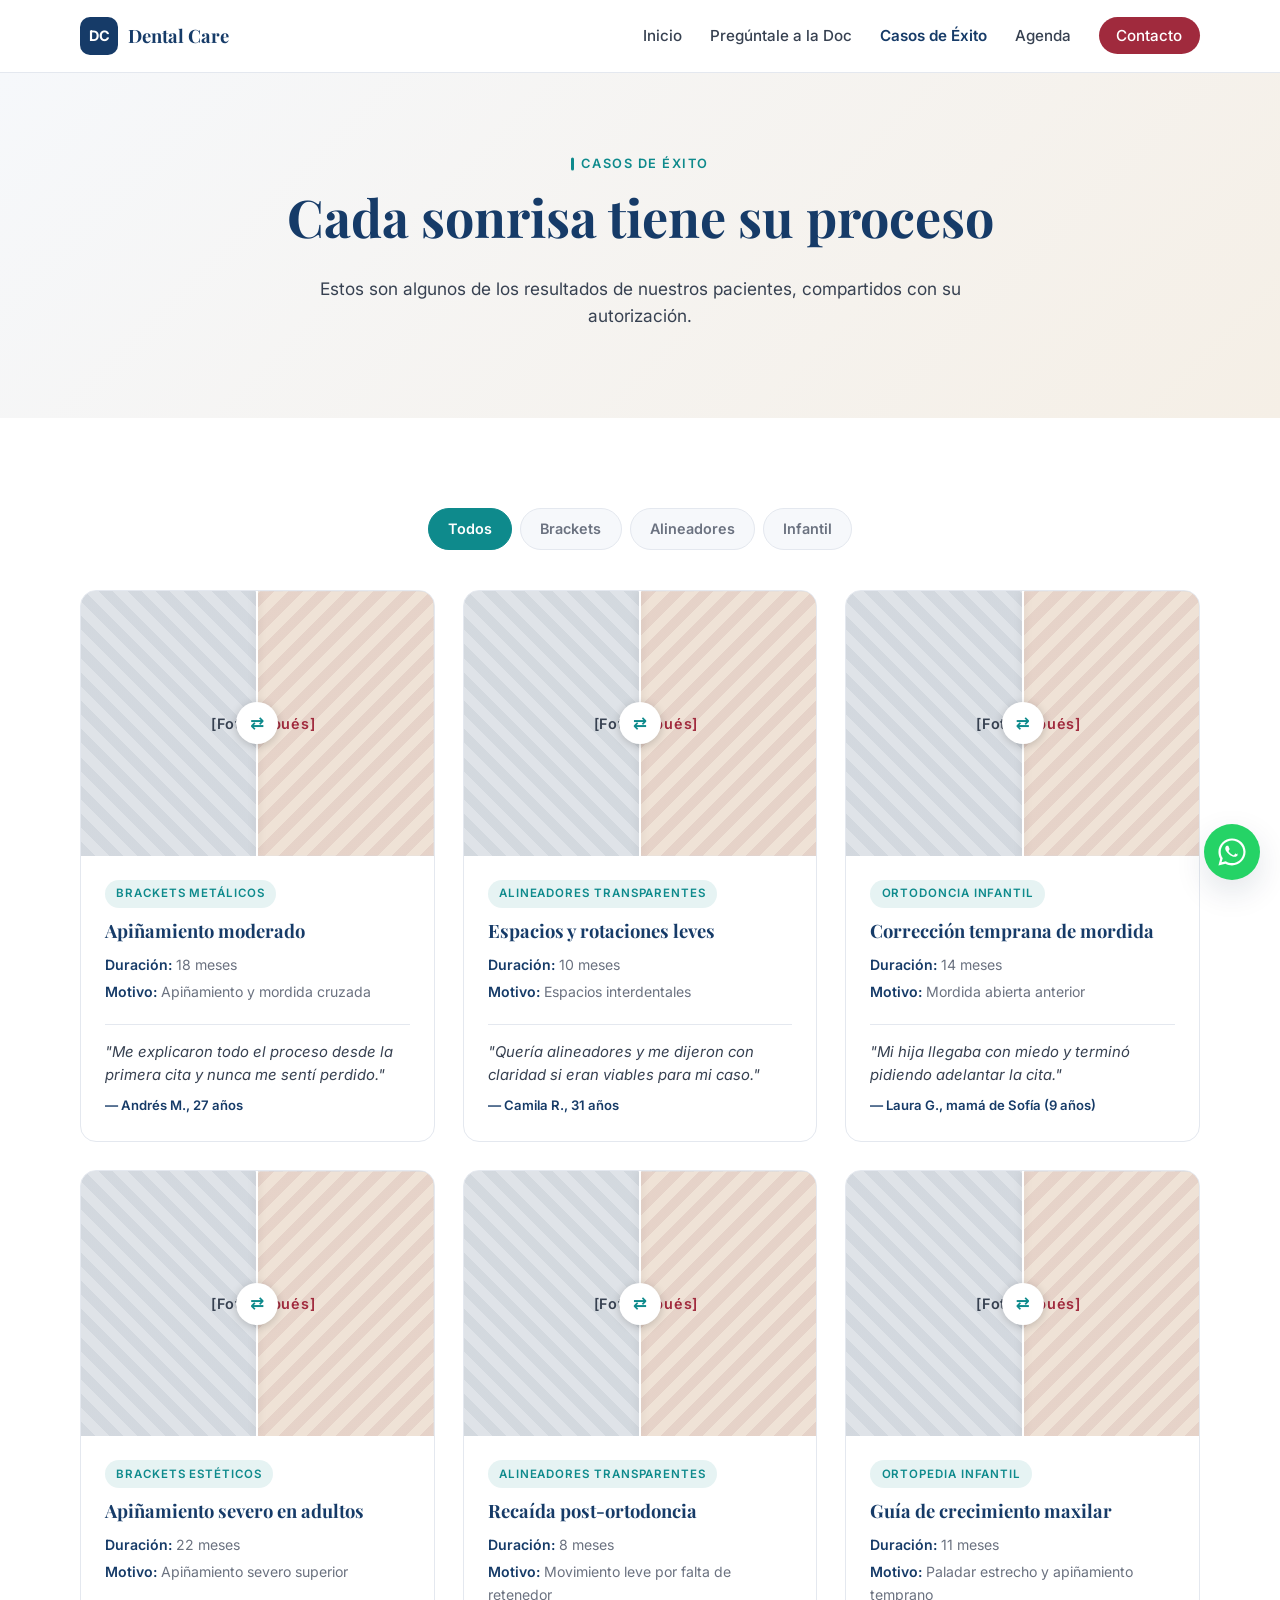
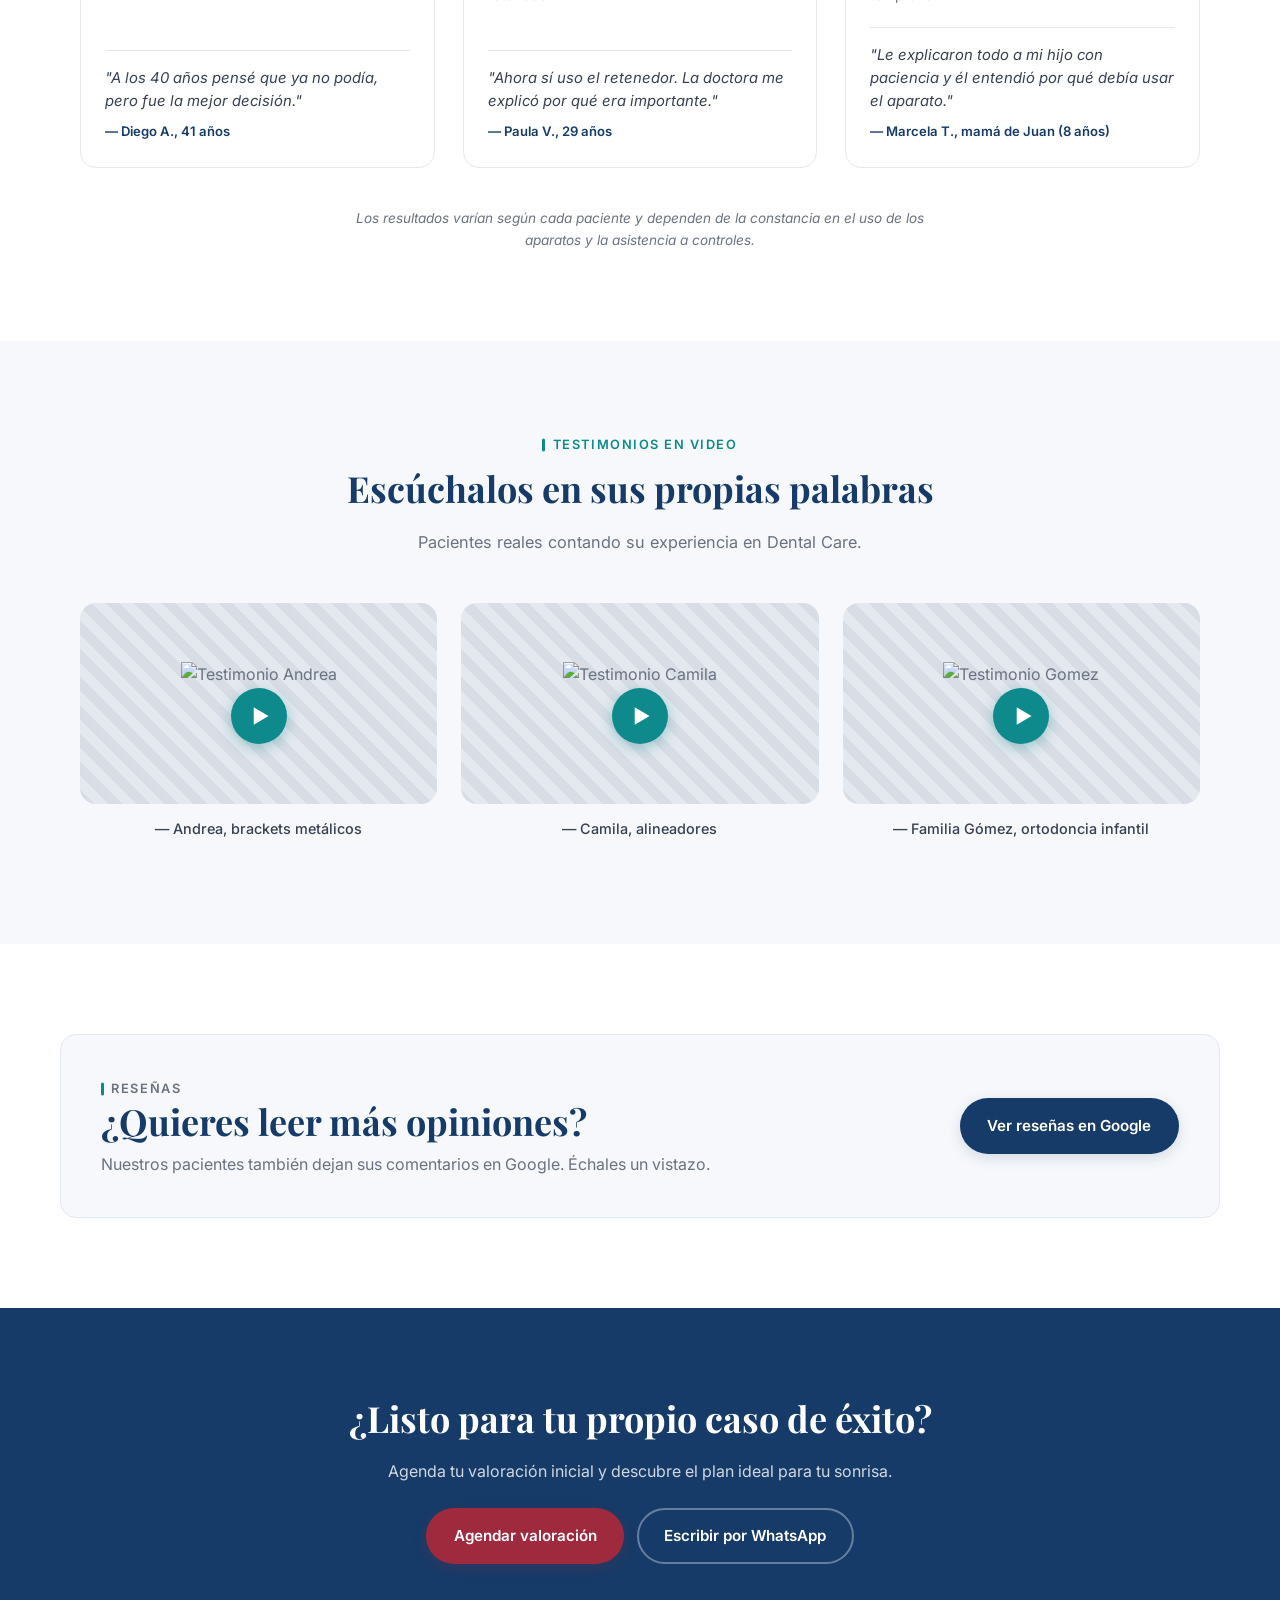
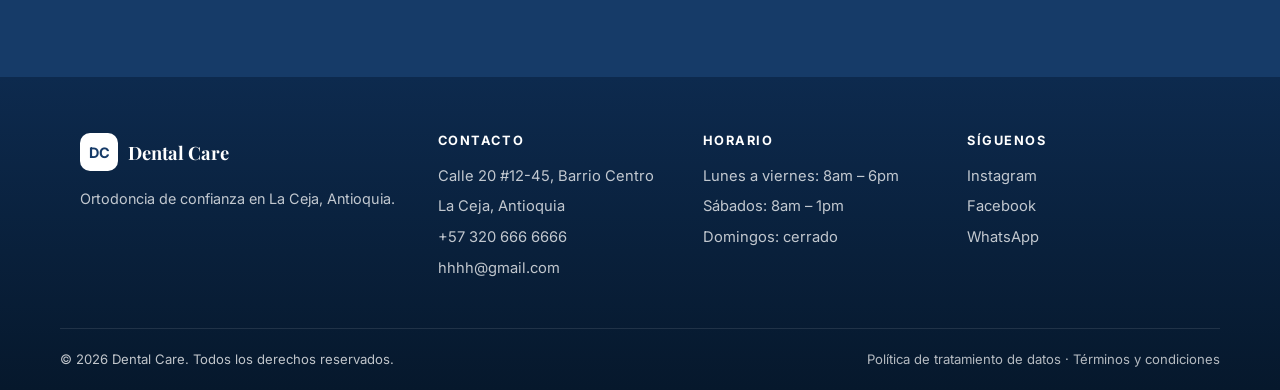
==== commit 5bb9e841: "Update print statement from 'Hello' to 'Goodbye'" ====
--- a/casos.html
+++ b/casos.html
@@ -215,22 +215,22 @@
       <div class="videos-grid">
         <div class="video-card">
           <div class="video-placeholder">
+            <img src="images/video-1.jpg" alt="Testimonio Andrea" style="width:100%;height:100%;object-fit:cover;">
             <span class="play-btn" aria-hidden="true">▶</span>
-            <small>[Video 1]</small>
-          </div>
-          <p class="video-caption">— Andrés, brackets metálicos</p>
+          </div>
+          <p class="video-caption">— Andrea, brackets metálicos</p>
         </div>
         <div class="video-card">
           <div class="video-placeholder">
+            <img src="images/video-2.jpg" alt="Testimonio Camila" style="width:100%;height:100%;object-fit:cover;">
             <span class="play-btn" aria-hidden="true">▶</span>
-            <small>[Video 2]</small>
           </div>
           <p class="video-caption">— Camila, alineadores</p>
         </div>
         <div class="video-card">
           <div class="video-placeholder">
+            <img src="images/video-3.jpg" alt="Testimonio Gomez" style="width:100%;height:100%;object-fit:cover;">
             <span class="play-btn" aria-hidden="true">▶</span>
-            <small>[Video 3]</small>
           </div>
           <p class="video-caption">— Familia Gómez, ortodoncia infantil</p>
         </div>
@@ -323,4 +323,4 @@
 
   <script src="script.js" defer></script>
 </body>
-</html>+</html>
--- a/styles.css
+++ b/styles.css
@@ -1343,4 +1343,230 @@
   font-size: .85rem;
   color: var(--vinotinto);
   font-style: italic;
-}+}
+
+
+/* ============================================================
+   DESIGN A — VIVID REFINEMENT
+   Brighter navy · teal accent · warmer cream · subtle depth
+   ============================================================ */
+
+:root {
+  /* New vivid palette */
+  --blue: #163B68;
+  --blue-dark: #0D2A4E;
+  --teal: #0E8A8C;
+  --teal-light: #E6F4F4;
+  --vinotinto: #A02A3D;
+  --vinotinto-dark: #7F1F2E;
+  --beige: #F5EFE6;
+  --gray-50: #F6F8FB;
+  --gray-200: #E4E8EF;
+
+  color-scheme: light;
+}
+
+/* Prevent Chrome forced-dark weirdness */
+html { color-scheme: light; }
+
+/* --- Depth & warmth on section backgrounds --- */
+.hero {
+  background:
+    radial-gradient(ellipse 70% 80% at 85% 20%, rgba(14,138,140,.08) 0%, transparent 60%),
+    linear-gradient(135deg, #F6F8FB 0%, #EEF5F5 55%, #F5EFE6 100%);
+}
+
+.trust-bar {
+  background: linear-gradient(90deg, var(--blue) 0%, var(--blue-dark) 100%);
+  border-top: 3px solid var(--teal);
+}
+
+/* --- Service icons pop with teal --- */
+.service-icon {
+  background: var(--teal-light);
+  color: var(--teal);
+  border-color: transparent;
+}
+
+.service-card {
+  background: #FFFFFF;
+  border-color: var(--gray-200);
+}
+.service-card:hover {
+  border-color: var(--teal);
+  box-shadow: 0 8px 24px rgba(14,138,140,.12);
+}
+
+/* --- Why cards — teal hover accent --- */
+.why-card:hover {
+  border-color: var(--teal);
+  box-shadow: 0 6px 20px rgba(14,138,140,.08);
+}
+.why-number {
+  color: var(--teal);
+}
+
+/* --- About quote block — teal accent instead of vinotinto --- */
+.about-quote {
+  border-left-color: var(--teal);
+}
+
+/* --- Process steps — teal number badge --- */
+.process-step {
+  border-top-color: var(--teal);
+}
+.step-number {
+  color: var(--teal);
+}
+
+/* --- Bioseguridad — warm cream with teal checkmarks --- */
+.bioseguridad-list li::before {
+  color: var(--teal);
+}
+
+/* --- FAQ accent --- */
+.faq[open] {
+  border-color: var(--teal);
+  box-shadow: 0 4px 16px rgba(14,138,140,.08);
+}
+.faq summary::after {
+  color: var(--teal);
+}
+
+/* --- Tab / filter active state --- */
+.tab.active {
+  color: var(--teal);
+}
+.filter-btn.active {
+  background: var(--teal);
+  border-color: var(--teal);
+}
+.filter-btn:hover {
+  color: var(--teal);
+  border-color: var(--teal);
+}
+
+/* --- Buttons — more depth on hover --- */
+.btn-primary {
+  box-shadow: 0 4px 14px rgba(22,59,104,.15);
+}
+.btn-primary:hover {
+  box-shadow: 0 8px 22px rgba(22,59,104,.25);
+}
+.btn-vinotinto {
+  box-shadow: 0 4px 14px rgba(160,42,61,.2);
+}
+.btn-vinotinto:hover {
+  box-shadow: 0 8px 22px rgba(160,42,61,.3);
+}
+
+/* --- Eyebrow accent (used across pages) --- */
+.eyebrow {
+  color: var(--teal);
+  position: relative;
+  padding-left: .65rem;
+}
+.eyebrow::before {
+  content: "";
+  position: absolute;
+  left: 0;
+  top: 50%;
+  transform: translateY(-50%);
+  width: 3px;
+  height: 1em;
+  background: var(--teal);
+  border-radius: 2px;
+}
+
+/* --- Testimonial left border — teal --- */
+.testimonial {
+  border-left-color: var(--teal);
+}
+.testimonial footer {
+  color: var(--teal);
+}
+
+/* --- Case tag — teal tint --- */
+.case-tag {
+  color: var(--teal);
+  background: rgba(14,138,140,.1);
+}
+
+/* --- Success icon — teal --- */
+.success-icon {
+  background: rgba(14,138,140,.12);
+  color: var(--teal);
+}
+
+/* --- Form focus — teal ring --- */
+.form-row input:focus,
+.form-row textarea:focus,
+.form-row select:focus {
+  border-color: var(--teal);
+  box-shadow: 0 0 0 3px rgba(14,138,140,.15);
+}
+
+/* --- Play button — teal instead of vinotinto --- */
+.play-btn {
+  background: var(--teal);
+  box-shadow: 0 4px 14px rgba(14,138,140,.35);
+}
+
+/* --- Case slider handle — teal --- */
+.case-handle::after {
+  color: var(--teal);
+}
+
+/* --- Legend available — teal --- */
+.legend-available {
+  border-color: var(--teal);
+}
+.slot-available {
+  border-color: var(--teal);
+  color: var(--teal);
+}
+
+/* --- Footer — deep gradient --- */
+.site-footer {
+  background: linear-gradient(180deg, var(--blue-dark) 0%, #06182C 100%);
+}
+
+/* ============================================================
+   GRID SYMMETRY
+   ============================================================ */
+
+/* Services: lock to 3 per row on desktop (3+3, never 4+2) */
+.services-grid {
+  grid-template-columns: repeat(auto-fit, minmax(260px, 1fr));
+}
+@media (min-width: 900px) {
+  .services-grid {
+    grid-template-columns: repeat(3, 1fr);
+  }
+}
+
+/* Por qué elegirnos (5 items): flex + center so last row is balanced */
+.why-grid-5 {
+  display: flex;
+  flex-wrap: wrap;
+  justify-content: center;
+  gap: 1.25rem;
+}
+.why-grid-5 .why-card {
+  flex: 1 1 210px;
+  max-width: 260px;
+}
+
+/* Process steps (4): lock to 4 desktop, 2 tablet, 1 mobile */
+@media (min-width: 900px) {
+  .process-steps {
+    grid-template-columns: repeat(4, 1fr);
+  }
+}
+
+/* Cases: 3 per row on desktop for 3+3 balance */
+@media (min-width: 900px) {
+  .cases-grid {
+    grid-template-columns: repeat(3, 1fr);
+  }
+}
